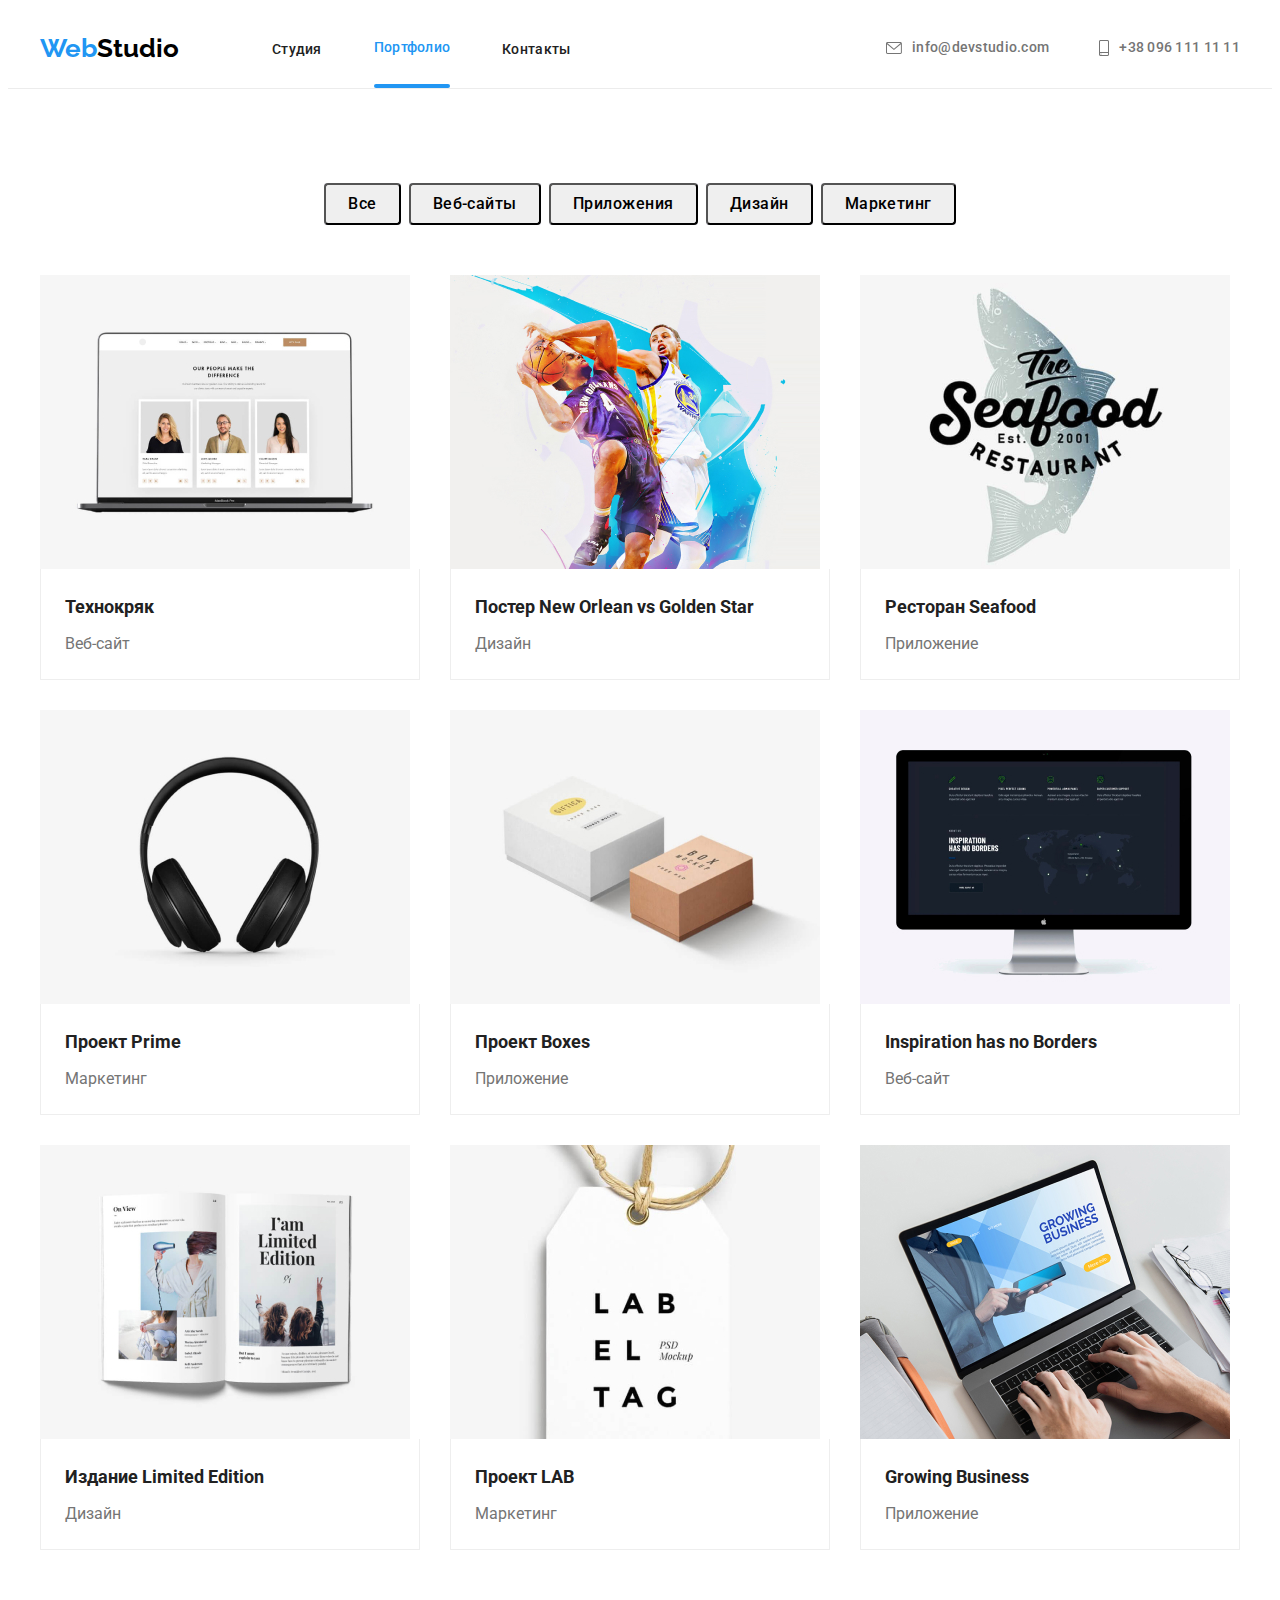
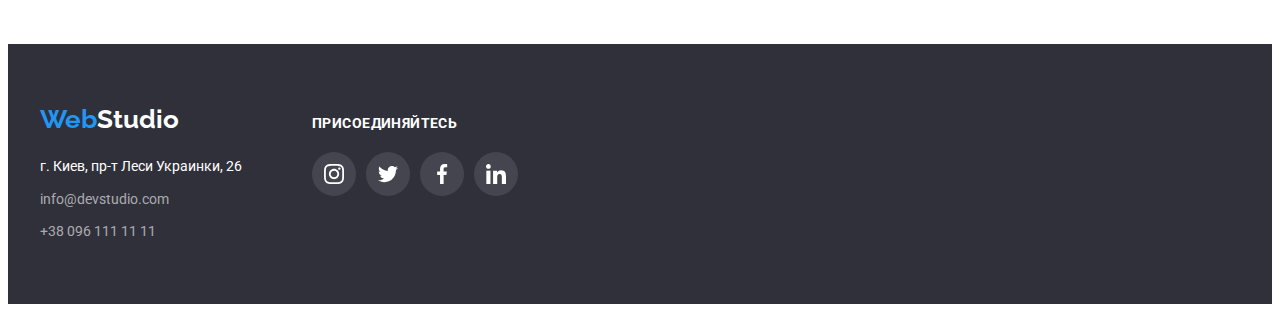
==== portfolio.html @ 8be7efcd "5 REPO" ====
<!DOCTYPE html>
<html lang="ru">

<head>
    <meta charset="UTF-8">
    <meta http-equiv="X-UA-Compatible" content="IE=edge">
    <meta name="viewport" content="width=device-width, initial-scale=1.0">
    <title>Портфолио</title>
    <link rel="stylesheet" href="https://cdnjs.cloudflare.com/ajax/libs/modern-normalize/1.0.0/modern-normalize.min.css"
        integrity="sha512-ISS7cAi1PEhQ8jnbJpJZMd29NlhNj4AWYyLOSp2CE/CsHxTCu+r+t0D2yoJudVrd0/8fTVPUVDzY5Tvli75u/g=="
        crossorigin="anonymous" />
    <link
        href="https://fonts.googleapis.com/css2?family=Raleway:wght@400;700&family=Roboto:wght@400;500;700;900&display=swap"
        rel="stylesheet">
    <link rel="stylesheet" href="./css/styles.css">
</head>

<body class="page">
    <header class="header">
        <div class="container">
            <nav class="navigation">
                <a class="link logo white-logo logo-margin" href="./index.html"> <span
                        class="logo-color">Web</span>Studio </a>
                <ul class="nav-list list">
                    <li class="nav-item">
                        <a class="nav-link link" href="./index.html">Студия</a>
                    </li>

                    <li class="nav-item">
                        <a class="nav-link link active-element" href="./portfolio.html">Портфолио</a>
                    </li>

                    <li class="nav-item">
                        <a class="nav-link link" href="">Контакты</a>
                    </li>
                </ul>
            </nav>
            <ul class="contact-head list ">
                <li class="mail-contact">
                    <a class=" mail-link-head link " href="mailto:info@devstudio.com">
                        <svg class="icon-mail">
                            <use href="./images/vector/sprite.svg#icon-envelope-hover">

                            </use>
                        </svg>

                        info@devstudio.com</a>
                </li>
                <li class="mail-contact">
                    <a class=" tel-link-head link " href="tel:+380961111111">

                        <svg class="icon-tel">
                            <use href="./images/vector/sprite.svg#icon-smartphone">

                            </use>
                        </svg>

                        +38 096 111 11 11</a>
                </li>
            </ul>

        </div>


    </header>

    <main>
        <section class="main-port">
            <div class="container ">
                <h1 class="visually-hidden">Портфолио</h1>
                <ul class="list center-button">
                    <li class="element-button">
                        <button type="button" class="filters ">
                            Все
                        </button>

                    </li>
                    <li class="element-button">
                        <button type="button" class="filters ">
                            Веб-сайты
                        </button>

                    </li>
                    <li class="element-button">
                        <button type="button" class="filters ">
                            Приложения
                        </button>

                    </li>
                    <li class="element-button">
                        <button type="button" class="filters ">
                            Дизайн
                        </button>

                    </li>
                    <li class="element-button">

                        <button type="button" class="filters ">
                            Маркетинг
                        </button>

                    </li>
                </ul>
                <ul class="list card-set">
                    <li class="card-foto">
                        <a class="link card-foto-link " href="">
                            <img src="./images/portfolio/img.jpg" alt="в ноутбуке открыто вебсайт" width="370"
                                height="294" />

                            <div class="card-content">
                                <h3 class="photo-title">
                                    Технокряк
                                </h3>
                                <p class="photo-paragraph">
                                    Веб-сайт
                                </p>

                            </div>
                        </a>
                    </li>

                    <li class="card-foto">
                        <a class="link" href="">
                            <img src="./images/portfolio/img-1.jpg" alt="постер с баскетболистами" width="370"
                                height="294" />

                            <div class="card-content">
                                <h3 class="photo-title">
                                    Постер New Orlean vs Golden Star
                                </h3>
                                <p class="photo-paragraph">
                                    Дизайн
                                </p>

                            </div>
                        </a>
                    </li>

                    <li class="card-foto">
                        <a class="link" href="">
                            <img src="./images/portfolio/img-2.jpg" alt="логотип ресторана" width="370" height="294" />

                            <div class="card-content">
                                <h3 class="photo-title">
                                    Ресторан Seafood
                                </h3>
                                <p class="photo-paragraph">
                                    Приложение
                                </p>

                            </div>
                        </a>
                    </li>

                    <li class="card-foto">
                        <a class="link" href="">
                            <img src="./images/portfolio/img-3.jpg" alt="накладные наушники" width="370" height="294" />

                            <div class="card-content">
                                <h3 class="photo-title">
                                    Проект Prime
                                </h3>
                                <p class="photo-paragraph">
                                    Маркетинг
                                </p>

                            </div>
                        </a>
                    </li>

                    <li class="card-foto">
                        <a class="link" href="">
                            <img src="./images/portfolio/img-4.jpg" alt="картонные коробки" width="370" height="294" />

                            <div class="card-content">
                                <h3 class="photo-title">
                                    Проект Boxes
                                </h3>
                                <p class="photo-paragraph">
                                    Приложение
                                </p>

                            </div>
                        </a>
                    </li>

                    <li class="card-foto">
                        <a class="link" href="">
                            <img src="./images/portfolio/img-5.jpg" alt="моноблочный компьютер" width="370"
                                height="294" />

                            <div class="card-content">
                                <h3 lang="en" class="photo-title">
                                    Inspiration has no Borders
                                </h3>
                                <p class="photo-paragraph">
                                    Веб-сайт
                                </p>

                            </div>

                        </a>
                    </li>

                    <li class="card-foto">
                        <a class="link" href="">
                            <img src="./images/portfolio/img-6.jpg" alt="открытая книга" width="370" height="294" />

                            <div class="card-content">
                                <h3 class="photo-title">
                                    Издание Limited Edition
                                </h3>
                                <p class="photo-paragraph">
                                    Дизайн
                                </p>

                            </div>

                        </a>
                    </li>

                    <li class="card-foto">
                        <a class="link" href="">
                            <img src="./images/portfolio/img-7.jpg" alt="фирменная этикетка" width="370" height="294" />

                            <div class="card-content">
                                <h3 class="photo-title">
                                    Проект LAB
                                </h3>
                                <p class="photo-paragraph">
                                    Маркетинг
                                </p>

                            </div>

                        </a>
                    </li>

                    <li class="card-foto">
                        <a class="link" href="">
                            <img src="./images/portfolio/img-8.jpg" alt="человек использует приложение" width="370"
                                height="294" />

                            <div class="card-content">
                                <h3 lang="en" class="photo-title">
                                    Growing Business
                                </h3>
                                <p class="photo-paragraph">
                                    Приложение
                                </p>

                            </div>

                        </a>
                    </li>
                </ul>

            </div>

        </section>



    </main>
    <!--CONTACTS-->
    <footer class="footer-info">
        <div class="container contact-div-container ">
            <div>
                <a class="link logo dark-logo logo-footer " href="./index.html">
                    <span class="logo-color">Web</span>Studio </a>


                <address class="contact">
                    <ul class="list address-map">
                        <li class="list-item-contact">
                            <a class="link address" href="https://goo.gl/maps/Kj9o169cFubhBfax5" target="_blank"
                                rel="noopener noreferrer">
                                г. Киев, пр-т Леси Украинки, 26
                            </a>
                        </li>
                        <li class="contact-footer list-item-contact">
                            <a class="link footer-contact" href="mailto:info@devstudio.com">info@devstudio.com</a>
                        </li>
                        <li class="contact-footer list-item-contact">
                            <a class="link footer-contact" href="tel:+380961111111">+38 096 111 11 11</a>
                        </li>
                    </ul>
                </address>
            </div>
            <div class="join ">
                <h3 class="join-text">Присоединяйтесь</h3>
                <ul class="list link list-join">
                    <li class="social-join-link-item">
                        <a class="link-social-join" href="">
                            <svg class="icon-social">
                                <use href="./images/vector/sprite.svg#icon-instagram"></use>
                            </svg>
                        </a>
                    </li>
                    <li class="social-join-link-item">
                        <a class="link-social-join" href="">
                            <svg class="icon-social">
                                <use href="./images/vector/sprite.svg#icon-twitter"></use>
                            </svg>
                        </a>
                    </li>
                    <li class="social-join-link-item">
                        <a class="link-social-join" href="">
                            <svg class="icon-social">
                                <use href="./images/vector/sprite.svg#icon-facebook"></use>
                            </svg>
                        </a>
                    </li>
                    <li class="social-join-link-item">
                        <a class="link-social-join" href="">
                            <svg class="icon-social">
                                <use href="./images/vector/sprite.svg#icon-linkedin"></use>
                            </svg>
                        </a>
                    </li>
                </ul>

            </div>



        </div>

    </footer>





</body>

</html>
---- css/styles.css ----
/* ===============COMPONENTS=============== */
:root {
  --main-font: "Roboto", sans-serif;
  --secondary-font: "Raleway", sans-serif;
  --accent-color: #2196f3;
  --secondary-color: #212121;
  --white-color: #ffffff;
  --black-color: #000000;
  --gray-color: #757575;
}
.container {
  width: 1200px;
  margin: 0 auto;
  padding-left: 15px;
  padding-right: 15px;
}

.list {
  list-style: none;
}

.link {
  text-decoration: none;
}

h1,
h2,
h3,
h4,
h5,
h6,
p {
  margin: 0;
}

ul,
ol,
li {
  margin: 0;
  padding: 0;
}

img {
  display: block;
  max-width: 100%;
  height: auto;
}
.header {
  border-bottom: 1px solid #ececec;
}

.visually-hidden {
  position: absolute !important;
  clip: rect(1px 1px 1px 1px); /* IE6, IE7 */
  clip: rect(1px, 1px, 1px, 1px);
  padding: 0 !important;
  border: 0 !important;
  height: 1px !important;
  width: 1px !important;
  overflow: hidden;
}
.title {
  font-family: var(--main-font);
  font-weight: 700;
  font-size: 36px;
  line-height: 1.16;
  text-align: center;
  letter-spacing: 0.03em;

  color: var(--secondary-color);
}

.logo-color {
  font-family: var(--secondary-font);
  font-weight: 700;
  font-size: 26px;
  line-height: 1.19;
  color: var(--accent-color);
}
.logo {
  font-family: var(--secondary-font);
  font-weight: 700;
  font-size: 26px;
  line-height: 1.19;
  color: var(--black-color);
}
.logo-margin {
  margin-right: 93px;
}
.white-logo {
  color: var(--black-color);
}
.dark-logo {
  color: var(--white-color);
}

.icon-social {
  width: 20px;
  height: 20px;
}

/* ============END COMPONENTS==============*/

/* ========================STYLES INDEX.HTML========================= */
/* ================BODY============= */
.page {
  font-family: var(--main-font);
  background: var(--white-color);
}
/* ================END BODY============= */

/* =========HEADER========= */
.header .container {
  display: flex;
  align-items: center;
}

.navigation {
  display: flex;
  align-items: center;
}

.nav-list {
  display: flex;
  align-items: center;
}

.nav-item:not(:last-child) {
  margin-right: 52px;
}

.contact-head {
  display: flex;
  align-items: center;
  margin-left: auto;
}

.icon-mail {
  margin-right: 10px;
  width: 16px;
  height: 12px;
  fill: #757575;
}

.mail-link-head:hover .icon-mail,
.mail-link-head:focus .icon-mail {
  fill: var(--accent-color);
}
.mail-link-head:hover,
.mail-link-head:focus {
  color: var(--accent-color);
}

.mail-contact:not(:last-child) {
  margin-right: 50px;
}
.nav-link {
  padding-top: 32px;
  padding-bottom: 32px;

  font-family: var(--main-font);
  font-weight: 500;
  font-size: 14px;
  line-height: 1.14;
  letter-spacing: 0.02em;
  color: var(--secondary-color);
}

.active-element::after {
  display: block;
  content: "";
  /* width: 48px; */
  height: 4px;
  /* margin-bottom: 28px; */
  position: relative;
  top: 28px;

  border-radius: 2px;
  background: #2196f3;
}

.nav-link:hover,
.nav-link:focus {
  color: var(--accent-color);
}

.mail-link-head {
  display: flex;
  justify-content: center;
  align-items: center;
  padding-top: 32px;
  padding-bottom: 32px;
  font-family: var(--main-font);
  font-weight: 500;
  font-size: 14px;
  line-height: 1.14;
  letter-spacing: 0.02em;
  color: var(--gray-color);
}

.tel-link-head {
  display: flex;
  justify-content: center;
  align-items: center;
  padding-top: 32px;
  padding-bottom: 32px;
  font-family: var(--main-font);
  font-weight: 500;
  font-size: 14px;
  line-height: 1.14;
  letter-spacing: 0.02em;

  color: var(--gray-color);
}

.icon-tel {
  width: 10px;
  height: 16px;
  margin-right: 10px;
  fill: #757575;
}

.tel-link-head:hover .icon-tel,
.tel-link-head:focus .icon-tel {
  fill: var(--accent-color);
}
.tel-link-head:hover,
.tel-link-head:focus {
  color: var(--accent-color);
}

/* =========END HEADER========= */

/* =========HERO========= */
.hero {
  padding-top: 200px;
  padding-bottom: 200px;
  max-width: 1600px;
  margin-right: auto;
  margin-left: auto;
  height: 600px;
  text-align: center;
  background: #2f303a;
  background-color: var(--gray-color);
  background-image: linear-gradient(
      rgba(47, 48, 58, 0.4),
      rgba(47, 48, 58, 0.4)
    ),
    url("../images/hero/Img.jpg");
  background-repeat: no-repeat;
  background-size: cover;
}
.hero-title {
  font-weight: 900;
  font-size: 44px;
  line-height: 1.36;
  text-transform: uppercase;
  color: var(--white-color);
  max-width: 696px;
  margin-left: auto;
  margin-right: auto;
  text-align: center;
  letter-spacing: 0.06em;
  font-family: var(--main-font);
}

.modal-btn {
  display: inline-block;
  min-width: 200px;
  height: 50px;
  border-radius: 4px;
  font-family: var(--main-font);
  font-weight: 700;
  font-size: 16px;
  line-height: 1.87;
  color: var(--white-color);
  background-color: var(--accent-color);
}
.modal-btn {
  cursor: pointer;
}
.modal-btn {
  margin-top: 30px;
  padding-top: 10px;
  padding-right: 32px;
  padding-bottom: 10px;
  padding-left: 32px;
}

/* =========END HERO========= */

/* =========ADVANTAGES======= */
.advantages {
  display: flex;
  padding-top: 94px;
  padding-bottom: 94px;
}
.list-advant {
  margin-left: -30px;
}
.list {
  display: flex;
}

.features-title {
  font-family: var(--main-font);
  font-weight: 700;
  font-size: 14px;
  line-height: 1.14;
  letter-spacing: 0.03em;
  text-transform: uppercase;
  color: var(--secondary-color);
  margin-bottom: 10px;
}
.features-paragraph {
  font-family: var(--main-font);
  font-weight: 400;
  font-size: 14px;
  line-height: 1.71;
  color: var(--gray-color);
  letter-spacing: 0.03em;
}
.features {
  flex-basis: calc(100% / 4 - 30px);
  margin-left: 30px;
}

.icon-advantages {
  width: 70px;
  height: 70px;
}

.icon-list {
  width: 270px;
  height: 120px;
  display: flex;
  align-items: center;
  justify-content: center;
  background-repeat: no-repeat;
  background-color: #f5f4fa;
  border-radius: 4px;
  margin-bottom: 30px;
}
/*======= END ADVANTAGES===== */

/* ========ABOUT======== */

.about {
  padding-bottom: 94px;
}
.list-about {
  margin-left: -30px;
}
.title-about {
  margin-bottom: 50px;
}
.img-about {
  flex-basis: calc(100% / 3 - 30px);
  margin-left: 30px;
}
/* ========END ABOUT======= */

/* =========OUR TEAM========= */

.foto-list {
  margin-left: -30px;
}
.team-list-content {
  text-align: center;
  padding: 30px 32px;
}

.title-team {
  margin-bottom: 50px;
}
.team-img {
  background-color: #ffffff;
  flex-basis: calc(100% / 4 - 30px);
  margin-left: 30px;

  box-shadow: 0px 1px 3px rgba(0, 0, 0, 0.12), 0px 1px 1px rgba(0, 0, 0, 0.14),
    0px 2px 1px rgba(0, 0, 0, 0.2);
  border-radius: 0px 0px 4px 4px;
}
.our-team {
  background: #f5f4fa;
  display: flex;
  padding-top: 94px;
  padding-bottom: 94px;
}
.workers-name {
  margin-bottom: 10px;
  font-family: var(--main-font);
  font-weight: 500;
  font-size: 16px;
  line-height: 1.18;
  color: var(--secondary-color);
}

.icon-social-list {
  display: flex;
  align-items: center;
  justify-content: space-between;
}

.icon-social-link {
  display: flex;
  justify-content: center;
  align-items: center;
  width: 44px;
  height: 44px;
  border-radius: 50%;
  fill: #afb1b8;
}
.icon-social-link:hover,
.icon-social-link:focus {
  background-color: var(--accent-color);
}

.icon-social-link:hover .icon-social,
.icon-social-link:focus .icon-social {
  fill: var(--white-color);
}

.position {
  font-family: var(--main-font);
  font-weight: 400;
  font-size: 16px;
  line-height: 1.18;
  color: var(--gray-color);
  margin-bottom: 16px;
}

/* ========= END OUR TEAM========= */

/* ================REGULAR-CLIENTS=============== */

.regular-customers {
  padding-top: 94px;
  padding-bottom: 94px;
}

.text-customers {
  font-family: var(--main-font);
  font-weight: 700;
  font-size: 36px;
  line-height: 1.16;
  text-align: center;
  letter-spacing: 0.03em;
  margin-bottom: 50px;
}

.link-icon-customers {
  display: flex;
  align-items: center;
  justify-content: center;
  border: 1px solid #afb1b8;
  border-radius: 4px;
  width: 100%;
  height: 100%;
  background-color: var(--white-color);
}

.link-icon-customers:hover .customers-svg,
.link-icon-customers:focus .customers-svg {
  fill: var(--accent-color);
}

.link-icon-customers:hover,
.link-icon-customers:focus {
  border-color: var(--accent-color);
}

.icon-customers-list {
  display: flex;
}

.customers-item {
  width: 170px;
  height: 90px;
}
.customers-svg {
  fill: #afb1b8;
}

.customers-item:not(:last-child) {
  margin-right: 30px;
}

/* ================END-REGULAR-CLIENTS=============== */

/* ==========CONTACTS==========*/

.footer-info {
  background: #2f303a;
  padding-top: 60px;
  padding-bottom: 60px;
}

.contact {
  font-style: normal;
}

.logo-footer {
  display: block;
  margin-bottom: 20px;
}
.address-map,
.list-item-contact,
.footer-contact {
  display: flex;
  flex-direction: column;
}

.list-item-contact:not(:last-child) {
  margin-bottom: 9px;
}
.address {
  font-family: var(--main-font);
  font-weight: 400;
  font-size: 14px;
  line-height: 1.71;
  color: var(--white-color);
}

.footer-contact {
  font-family: var(--main-font);
  font-weight: 400;
  font-size: 14px;
  line-height: 1.71;
  color: #ffffff99;
  display: block;
}

.join-text {
  display: block;
  font-family: var(--main-font);
  font-weight: 700;
  font-size: 14px;
  line-height: 1.14;
  letter-spacing: 0.03em;
  text-transform: uppercase;
  color: var(--white-color);
  margin-bottom: 20px;
}

.link-social-join {
  display: flex;
  align-items: center;
  justify-content: center;

  width: 44px;
  height: 44px;
  border-radius: 50%;
  background-color: rgba(255, 255, 255, 0.1);
}

.social-join-link-item .link-social-join {
  fill: var(--white-color);
}
.link-social-join:hover .icon-social,
.link-social-join:focus .icon-social {
  fill: var(--white-color);
}
.link-social-join:hover,
.link-social-join:focus {
  background-color: var(--accent-color);
}

.social-join-link-item:not(:last-child) {
  margin-right: 10px;
}

.contact-div-container {
  display: flex;
  align-items: baseline;
}

.join {
  margin-left: 70px;
}

/* ==========END CONTACTS==========*/
/* ========================END STYLES INDEX.HTML========================= */

/* ==============================PORTFOLIO============================== */
/* =====================HEADER PORTFOLIO===================== */
/* =====================active element відповідає за підсвітку силок================*/
.active-element {
  color: var(--accent-color);
}
/* =====================END HEADER PORTFOLIO===================== */

/* =================MAIN SEACTION====================== */

/* ===============BUTTON============ */
.center-button {
  display: flex;
  flex-wrap: nowrap;
  justify-content: center;
  margin-bottom: 50px;
}
.main-port {
  padding-top: 94px;
  padding-bottom: 94px;
}
.element-button {
  color: var(--secondary-color);
  background: #f5f4fa;
}
.element-button:not(:last-child) {
  margin-right: 8px;
}
.filters {
  font-family: var(--main-font);
  font-weight: 500;
  font-size: 16px;
  line-height: 1.62;
  text-align: center;
  letter-spacing: 0.03em;
  border-radius: 4px;

  padding-top: 6px;
  padding-right: 22px;
  padding-bottom: 6px;
  padding-left: 22px;
}
.filters:hover,
.filters:focus {
  box-shadow: 0px 3px 1px rgba(0, 0, 0, 0.1), 0px 1px 2px rgba(0, 0, 0, 0.08),
    0px 2px 2px rgba(0, 0, 0, 0.12);
  color: floralwhite;
  background: var(--accent-color);
}
.filters {
  cursor: pointer;
}
/* =============END BUTTON=========== */

/* ===========PORT FOTO============== */

.card-set {
  flex-wrap: wrap;
  margin-left: -30px;
  margin-top: -30px;
}

.card-foto {
  flex-basis: calc(100% / 3 - 30px);
  margin-left: 30px;
  margin-top: 30px;

  justify-content: center;
  border-top-left-radius: 1px;
  border-top-right-radius: 1px;
}
.card-content {
  padding-top: 20px;
  padding-bottom: 20px;
  padding-left: 24px;
  padding-right: 24px;
  background: #ffffff;
  border: 1px solid #eeeeee;
  border-bottom-right-radius: 1px;
  border-bottom-left-radius: 1px;
  border-top: none;
}
.photo-title {
  margin-bottom: 4px;
  font-family: var(--main-font);
  font-weight: 700;
  font-size: 18px;
  line-height: 2;
  color: var(--secondary-color);
}
.photo-paragraph {
  font-family: var(--main-font);
  font-weight: 400;
  font-size: 16px;
  line-height: 1.87;
  color: var(--gray-color);
}

.card-foto:hover,
.card-foto:focus {
  box-shadow: 0px 1px 1px rgba(0, 0, 0, 0.12), 0px 4px 4px rgba(0, 0, 0, 0.06),
    1px 4px 6px rgba(0, 0, 0, 0.16);
}

/* =================END MAIN SEACTION===================*/ ;
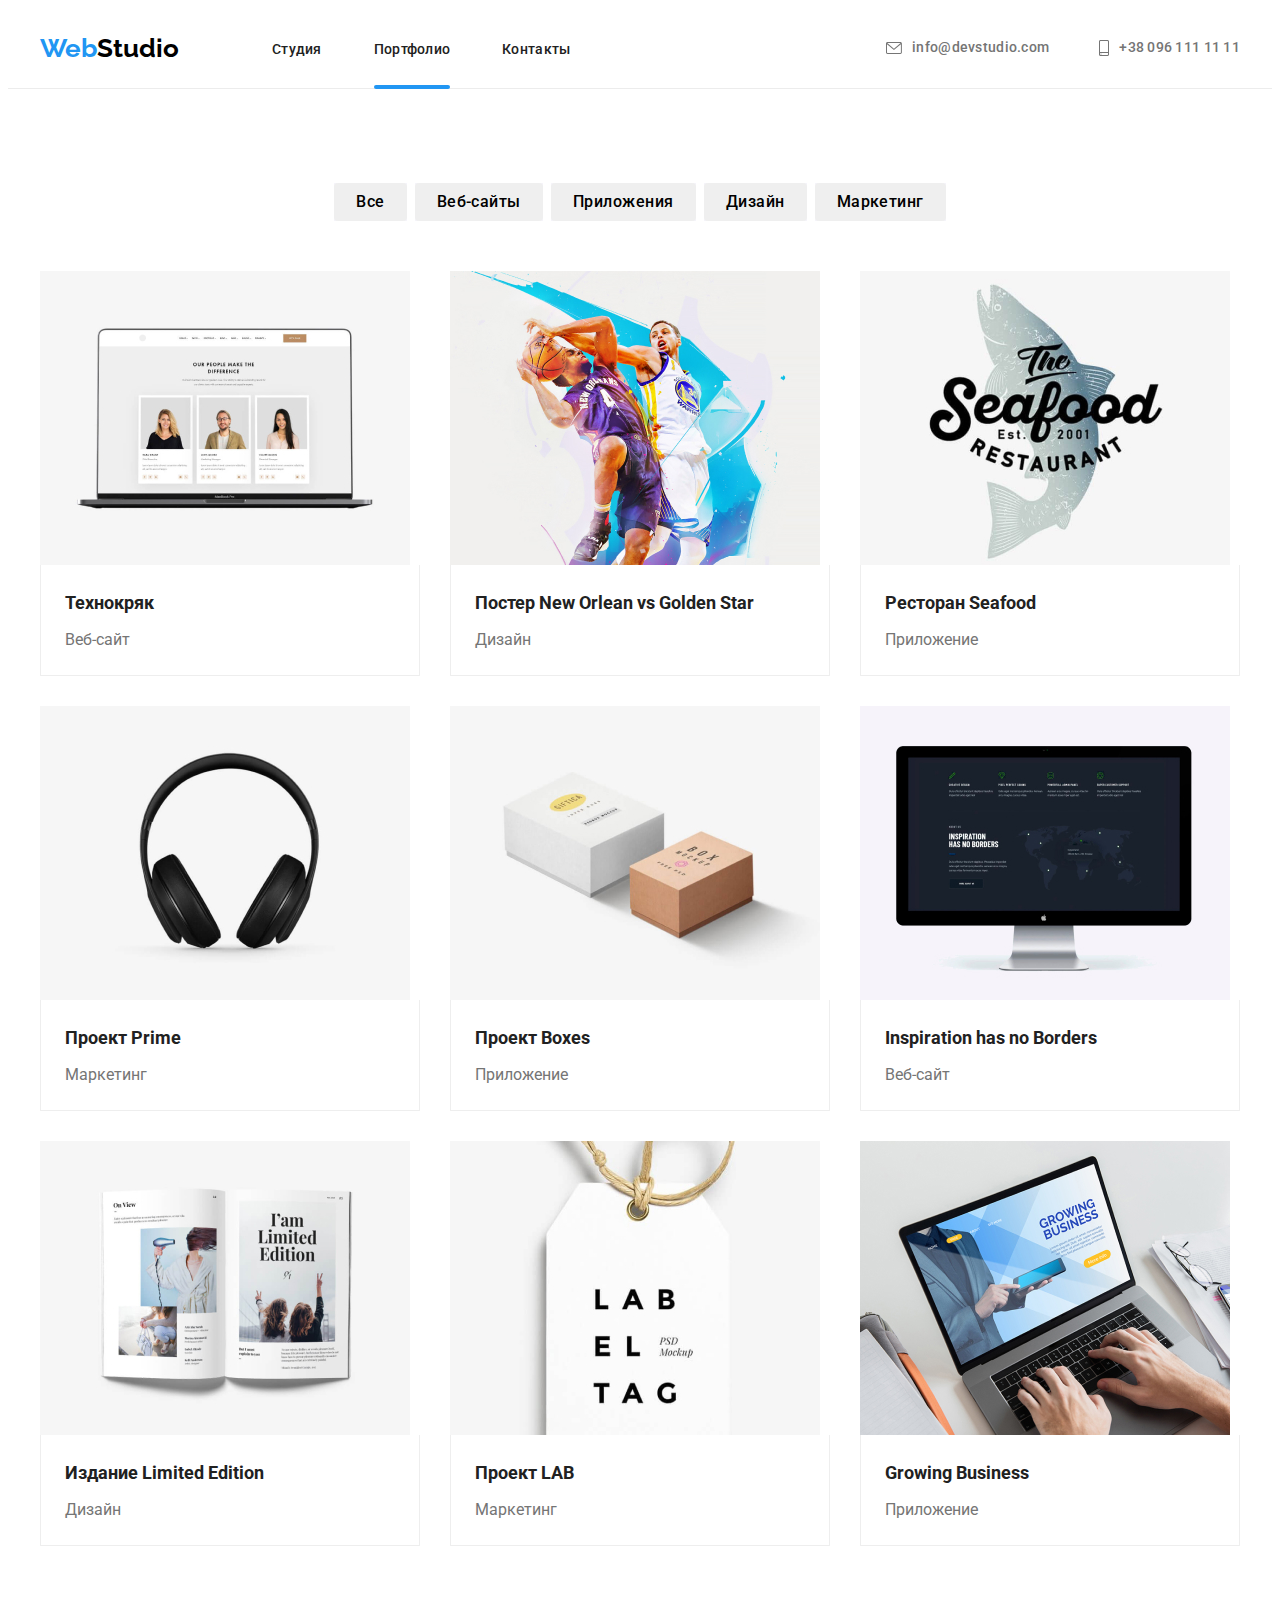
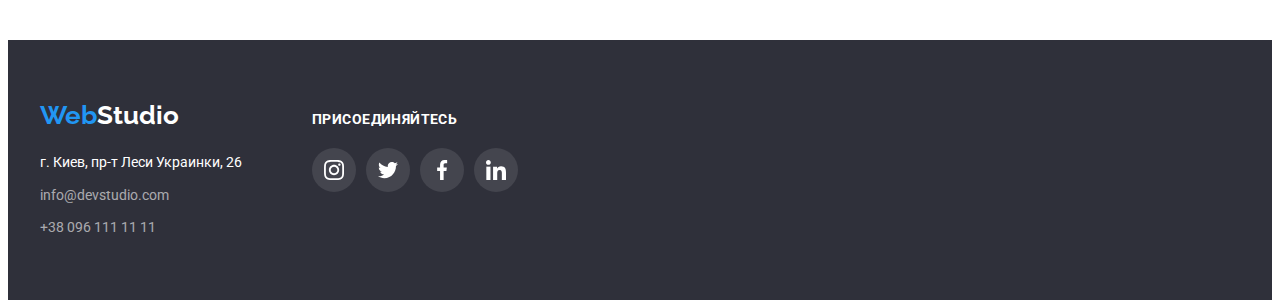
==== commit 51f12fe0: "goo" ====
--- a/portfolio.html
+++ b/portfolio.html
@@ -23,15 +23,15 @@
                         class="logo-color">Web</span>Studio </a>
                 <ul class="nav-list list">
                     <li class="nav-item">
-                        <a class="nav-link link" href="./index.html">Студия</a>
+                        <a href="./index.html" class="nav-link link">Студия</a>
                     </li>
 
                     <li class="nav-item">
-                        <a class="nav-link link active-element" href="./portfolio.html">Портфолио</a>
+                        <a href="./portfolio.html" class="nav-link link current">Портфолио</a>
                     </li>
 
                     <li class="nav-item">
-                        <a class="nav-link link" href="">Контакты</a>
+                        <a href="" class="nav-link link">Контакты</a>
                     </li>
                 </ul>
             </nav>
@@ -104,8 +104,17 @@
                 <ul class="list card-set">
                     <li class="card-foto">
                         <a class="link card-foto-link " href="">
-                            <img src="./images/portfolio/img.jpg" alt="в ноутбуке открыто вебсайт" width="370"
-                                height="294" />
+                            <div class="overlay-portfolio-list">
+                                <img src="./images/portfolio/img.jpg" alt="в ноутбуке открыто вебсайт" width="370"
+                                    height="294" />
+                                <p class="overlay-portfolio">Технокряк это современная площадка распространения
+                                    коронавируса. Компании
+                                    используют эту
+                                    платформу для цифрового
+                                    шпионажа и атак на защищённые сервера конкурентов.</p>
+
+                            </div>
+
 
                             <div class="card-content">
                                 <h3 class="photo-title">
@@ -120,9 +129,20 @@
                     </li>
 
                     <li class="card-foto">
-                        <a class="link" href="">
-                            <img src="./images/portfolio/img-1.jpg" alt="постер с баскетболистами" width="370"
-                                height="294" />
+                        <a class="link card-foto-link " href="">
+
+                            <div class="overlay-portfolio-list">
+                                <img src="./images/portfolio/img-1.jpg" alt="постер с баскетболистами" width="370"
+                                    height="294" />
+                                <p class="overlay-portfolio">Технокряк это современная площадка распространения
+                                    коронавируса. Компании
+                                    используют эту
+                                    платформу для цифрового
+                                    шпионажа и атак на защищённые сервера конкурентов.</p>
+
+
+                            </div>
+
 
                             <div class="card-content">
                                 <h3 class="photo-title">
@@ -137,8 +157,22 @@
                     </li>
 
                     <li class="card-foto">
-                        <a class="link" href="">
-                            <img src="./images/portfolio/img-2.jpg" alt="логотип ресторана" width="370" height="294" />
+                        <a class="link card-foto-link " href="">
+
+                            <div class="overlay-portfolio-list">
+                                <img src="./images/portfolio/img-2.jpg" alt="логотип ресторана" width="370"
+                                    height="294" />
+
+                                <p class="overlay-portfolio">Технокряк это современная площадка распространения
+                                    коронавируса. Компании
+                                    используют эту
+                                    платформу для цифрового
+                                    шпионажа и атак на защищённые сервера конкурентов.</p>
+
+                            </div>
+
+
+
 
                             <div class="card-content">
                                 <h3 class="photo-title">
@@ -153,8 +187,23 @@
                     </li>
 
                     <li class="card-foto">
-                        <a class="link" href="">
-                            <img src="./images/portfolio/img-3.jpg" alt="накладные наушники" width="370" height="294" />
+                        <a class="link card-foto-link " href="">
+
+                            <div class="overlay-portfolio-list">
+
+                                <img src="./images/portfolio/img-3.jpg" alt="накладные наушники" width="370"
+                                    height="294" />
+
+                                <p class="overlay-portfolio">Технокряк это современная площадка распространения
+                                    коронавируса. Компании
+                                    используют эту
+                                    платформу для цифрового
+                                    шпионажа и атак на защищённые сервера конкурентов.</p>
+
+                            </div>
+
+
+
 
                             <div class="card-content">
                                 <h3 class="photo-title">
@@ -169,8 +218,21 @@
                     </li>
 
                     <li class="card-foto">
-                        <a class="link" href="">
-                            <img src="./images/portfolio/img-4.jpg" alt="картонные коробки" width="370" height="294" />
+                        <a class="link card-foto-link " href="">
+
+                            <div class="overlay-portfolio-list">
+
+                                <img src="./images/portfolio/img-4.jpg" alt="картонные коробки" width="370"
+                                    height="294" />
+
+                                <p class="overlay-portfolio">Технокряк это современная площадка распространения
+                                    коронавируса. Компании
+                                    используют эту
+                                    платформу для цифрового
+                                    шпионажа и атак на защищённые сервера конкурентов.</p>
+
+                            </div>
+
 
                             <div class="card-content">
                                 <h3 class="photo-title">
@@ -185,9 +247,20 @@
                     </li>
 
                     <li class="card-foto">
-                        <a class="link" href="">
-                            <img src="./images/portfolio/img-5.jpg" alt="моноблочный компьютер" width="370"
-                                height="294" />
+                        <a class="link card-foto-link " href="">
+
+                            <div class="overlay-portfolio-list">
+
+                                <img src="./images/portfolio/img-5.jpg" alt="моноблочный компьютер" width="370"
+                                    height="294" />
+
+                                <p class="overlay-portfolio">Технокряк это современная площадка распространения
+                                    коронавируса. Компании
+                                    используют эту
+                                    платформу для цифрового
+                                    шпионажа и атак на защищённые сервера конкурентов.</p>
+
+                            </div>
 
                             <div class="card-content">
                                 <h3 lang="en" class="photo-title">
@@ -203,8 +276,18 @@
                     </li>
 
                     <li class="card-foto">
-                        <a class="link" href="">
-                            <img src="./images/portfolio/img-6.jpg" alt="открытая книга" width="370" height="294" />
+                        <a class="link card-foto-link " href="">
+
+                            <div class="overlay-portfolio-list">
+
+                                <img src="./images/portfolio/img-6.jpg" alt="открытая книга" width="370" height="294" />
+                                <p class="overlay-portfolio">Технокряк это современная площадка распространения
+                                    коронавируса. Компании
+                                    используют эту
+                                    платформу для цифрового
+                                    шпионажа и атак на защищённые сервера конкурентов.</p>
+                            </div>
+
 
                             <div class="card-content">
                                 <h3 class="photo-title">
@@ -220,8 +303,19 @@
                     </li>
 
                     <li class="card-foto">
-                        <a class="link" href="">
-                            <img src="./images/portfolio/img-7.jpg" alt="фирменная этикетка" width="370" height="294" />
+                        <a class="link card-foto-link " href="">
+
+                            <div class="overlay-portfolio-list">
+                                <img src="./images/portfolio/img-7.jpg" alt="фирменная этикетка" width="370"
+                                    height="294" />
+
+                                <p class="overlay-portfolio">Технокряк это современная площадка распространения
+                                    коронавируса. Компании
+                                    используют эту
+                                    платформу для цифрового
+                                    шпионажа и атак на защищённые сервера конкурентов.</p>
+                            </div>
+
 
                             <div class="card-content">
                                 <h3 class="photo-title">
@@ -237,9 +331,19 @@
                     </li>
 
                     <li class="card-foto">
-                        <a class="link" href="">
-                            <img src="./images/portfolio/img-8.jpg" alt="человек использует приложение" width="370"
-                                height="294" />
+                        <a class="link card-foto-link " href="">
+
+                            <div class="overlay-portfolio-list">
+
+                                <img src="./images/portfolio/img-8.jpg" alt="человек использует приложение" width="370"
+                                    height="294" />
+                                <p class="overlay-portfolio">Технокряк это современная площадка распространения
+                                    коронавируса. Компании
+                                    используют эту
+                                    платформу для цифрового
+                                    шпионажа и атак на защищённые сервера конкурентов.</p>
+                            </div>
+
 
                             <div class="card-content">
                                 <h3 lang="en" class="photo-title">
--- a/css/styles.css
+++ b/css/styles.css
@@ -7,6 +7,10 @@
   --white-color: #ffffff;
   --black-color: #000000;
   --gray-color: #757575;
+  --color-change: color 250ms cubic-bezier(0.4, 0, 0.2, 1);
+  --fill-change: fill 250ms cubic-bezier(0.4, 0, 0.2, 1);
+  --background-color-change: background-color 250ms cubic-bezier(0.4, 0, 0.2, 1);
+  --border-color-change: border-color 250ms cubic-bezier(0.4, 0, 0.2, 1);
 }
 .container {
   width: 1200px;
@@ -121,7 +125,6 @@
 }
 
 .nav-list {
-  display: flex;
   align-items: center;
 }
 
@@ -140,6 +143,7 @@
   width: 16px;
   height: 12px;
   fill: #757575;
+  transition: var(--fill-change);
 }
 
 .mail-link-head:hover .icon-mail,
@@ -157,24 +161,24 @@
 .nav-link {
   padding-top: 32px;
   padding-bottom: 32px;
-
   font-family: var(--main-font);
   font-weight: 500;
   font-size: 14px;
   line-height: 1.14;
   letter-spacing: 0.02em;
   color: var(--secondary-color);
-}
-
-.active-element::after {
+  transition: var(--color-change);
+  position: relative;
+}
+
+.nav-link.current::after {
+  content: "";
   display: block;
-  content: "";
-  /* width: 48px; */
+  position: absolute;
+  left: 0;
+  bottom: 0;
+  width: 100%;
   height: 4px;
-  /* margin-bottom: 28px; */
-  position: relative;
-  top: 28px;
-
   border-radius: 2px;
   background: #2196f3;
 }
@@ -196,6 +200,7 @@
   line-height: 1.14;
   letter-spacing: 0.02em;
   color: var(--gray-color);
+  transition: var(--color-change);
 }
 
 .tel-link-head {
@@ -209,8 +214,8 @@
   font-size: 14px;
   line-height: 1.14;
   letter-spacing: 0.02em;
-
   color: var(--gray-color);
+  transition: var(--color-change);
 }
 
 .icon-tel {
@@ -218,6 +223,7 @@
   height: 16px;
   margin-right: 10px;
   fill: #757575;
+  transition: var(--fill-change);
 }
 
 .tel-link-head:hover .icon-tel,
@@ -358,6 +364,31 @@
   flex-basis: calc(100% / 3 - 30px);
   margin-left: 30px;
 }
+.img-about {
+  position: relative;
+}
+.overlay-index {
+  position: absolute;
+  bottom: 0;
+  left: 0;
+  background: rgba(47, 48, 58, 0.8);
+  padding-top: 27px;
+  padding-right: 82px;
+  padding-bottom: 27px;
+  padding-left: 82px;
+  width: 100%;
+}
+
+.overlay-index-title {
+  font-family: var(--main-font);
+  font-weight: 700;
+  font-size: 14px;
+  line-height: 1.14;
+  text-align: center;
+  letter-spacing: 0.03em;
+  text-transform: uppercase;
+  color: #ffffff;
+}
 /* ========END ABOUT======= */
 
 /* =========OUR TEAM========= */
@@ -411,6 +442,11 @@
   height: 44px;
   border-radius: 50%;
   fill: #afb1b8;
+  transition: var(--background-color-change);
+}
+
+.icon-social {
+  transition: var(--fill-change);
 }
 .icon-social-link:hover,
 .icon-social-link:focus {
@@ -459,6 +495,7 @@
   width: 100%;
   height: 100%;
   background-color: var(--white-color);
+  transition: var(--border-color-change);
 }
 
 .link-icon-customers:hover .customers-svg,
@@ -481,6 +518,7 @@
 }
 .customers-svg {
   fill: #afb1b8;
+  transition: var(--fill-change);
 }
 
 .customers-item:not(:last-child) {
@@ -553,6 +591,7 @@
   height: 44px;
   border-radius: 50%;
   background-color: rgba(255, 255, 255, 0.1);
+  transition: var(--background-color-change);
 }
 
 .social-join-link-item .link-social-join {
@@ -582,6 +621,58 @@
 
 /* ==========END CONTACTS==========*/
 /* ========================END STYLES INDEX.HTML========================= */
+
+/* ===================MODAL-BACKDROP===================== */
+
+.backdrop {
+  position: fixed;
+  top: 0;
+  left: 0;
+  width: 100vw;
+  height: 100vh;
+  background: rgba(0, 0, 0, 0.2);
+  transition: 1s cubic-bezier(0.4, 0, 0.2, 1);
+  z-index: 1000;
+}
+
+.modal {
+  position: absolute;
+  top: 50%;
+  left: 50%;
+  transform: translate(-50%, -50%);
+  width: 528px;
+  height: 580px;
+  background: #ffffff;
+  box-shadow: 0px 1px 3px rgba(0, 0, 0, 0.12), 0px 1px 1px rgba(0, 0, 0, 0.14),
+    0px 2px 1px rgba(0, 0, 0, 0.2);
+  border-radius: 4px;
+}
+
+.close-modal-btn {
+  background-color: var(--white-color);
+  border: none;
+  position: absolute;
+  top: 8px;
+  right: 8px;
+  width: 30px;
+  height: 30px;
+  background: #ffffff;
+  border: 1px solid rgba(0, 0, 0, 0.1);
+  border-radius: 50%;
+  cursor: pointer;
+}
+.btn-close {
+  width: 11px;
+  height: 11px;
+  fill: var(--black-color);
+}
+
+.is-hidden {
+  opacity: 0;
+  visibility: hidden;
+  pointer-events: none;
+}
+/* ===================END-MODAL-BACKDROP===================== */
 
 /* ==============================PORTFOLIO============================== */
 /* =====================HEADER PORTFOLIO===================== */
@@ -619,11 +710,15 @@
   text-align: center;
   letter-spacing: 0.03em;
   border-radius: 4px;
-
+  border: transparent;
   padding-top: 6px;
   padding-right: 22px;
   padding-bottom: 6px;
   padding-left: 22px;
+
+  transition: box-shadow 250ms cubic-bezier(0.4, 0, 0.2, 1),
+    background-color 250ms cubic-bezier(0.4, 0, 0.2, 1),
+    color 250ms cubic-bezier(0.4, 0, 0.2, 1);
 }
 .filters:hover,
 .filters:focus {
@@ -654,6 +749,39 @@
   border-top-left-radius: 1px;
   border-top-right-radius: 1px;
 }
+
+.overlay-portfolio-list {
+  position: relative;
+  overflow: hidden;
+}
+.overlay-portfolio {
+  position: absolute;
+  top: 0;
+  left: 0;
+  width: 100%;
+  height: 100%;
+  /* overflow: scroll; */
+  background: rgba(33, 150, 243, 0.9);
+  padding-top: 63px;
+  padding-right: 24px;
+  padding-bottom: 63px;
+  padding-left: 24px;
+  font-family: var(--main-font);
+  font-weight: 400;
+  font-size: 18px;
+  line-height: 1.55;
+  letter-spacing: 0.03em;
+  color: #ffffff;
+
+  transform: translateY(100%);
+  transition: transform 250ms cubic-bezier(0.4, 0, 0.2, 1);
+}
+
+.card-foto-link:hover .overlay-portfolio,
+.card-foto-link:focus .overlay-portfolio {
+  transform: translateY(0%);
+}
+
 .card-content {
   padding-top: 20px;
   padding-bottom: 20px;
